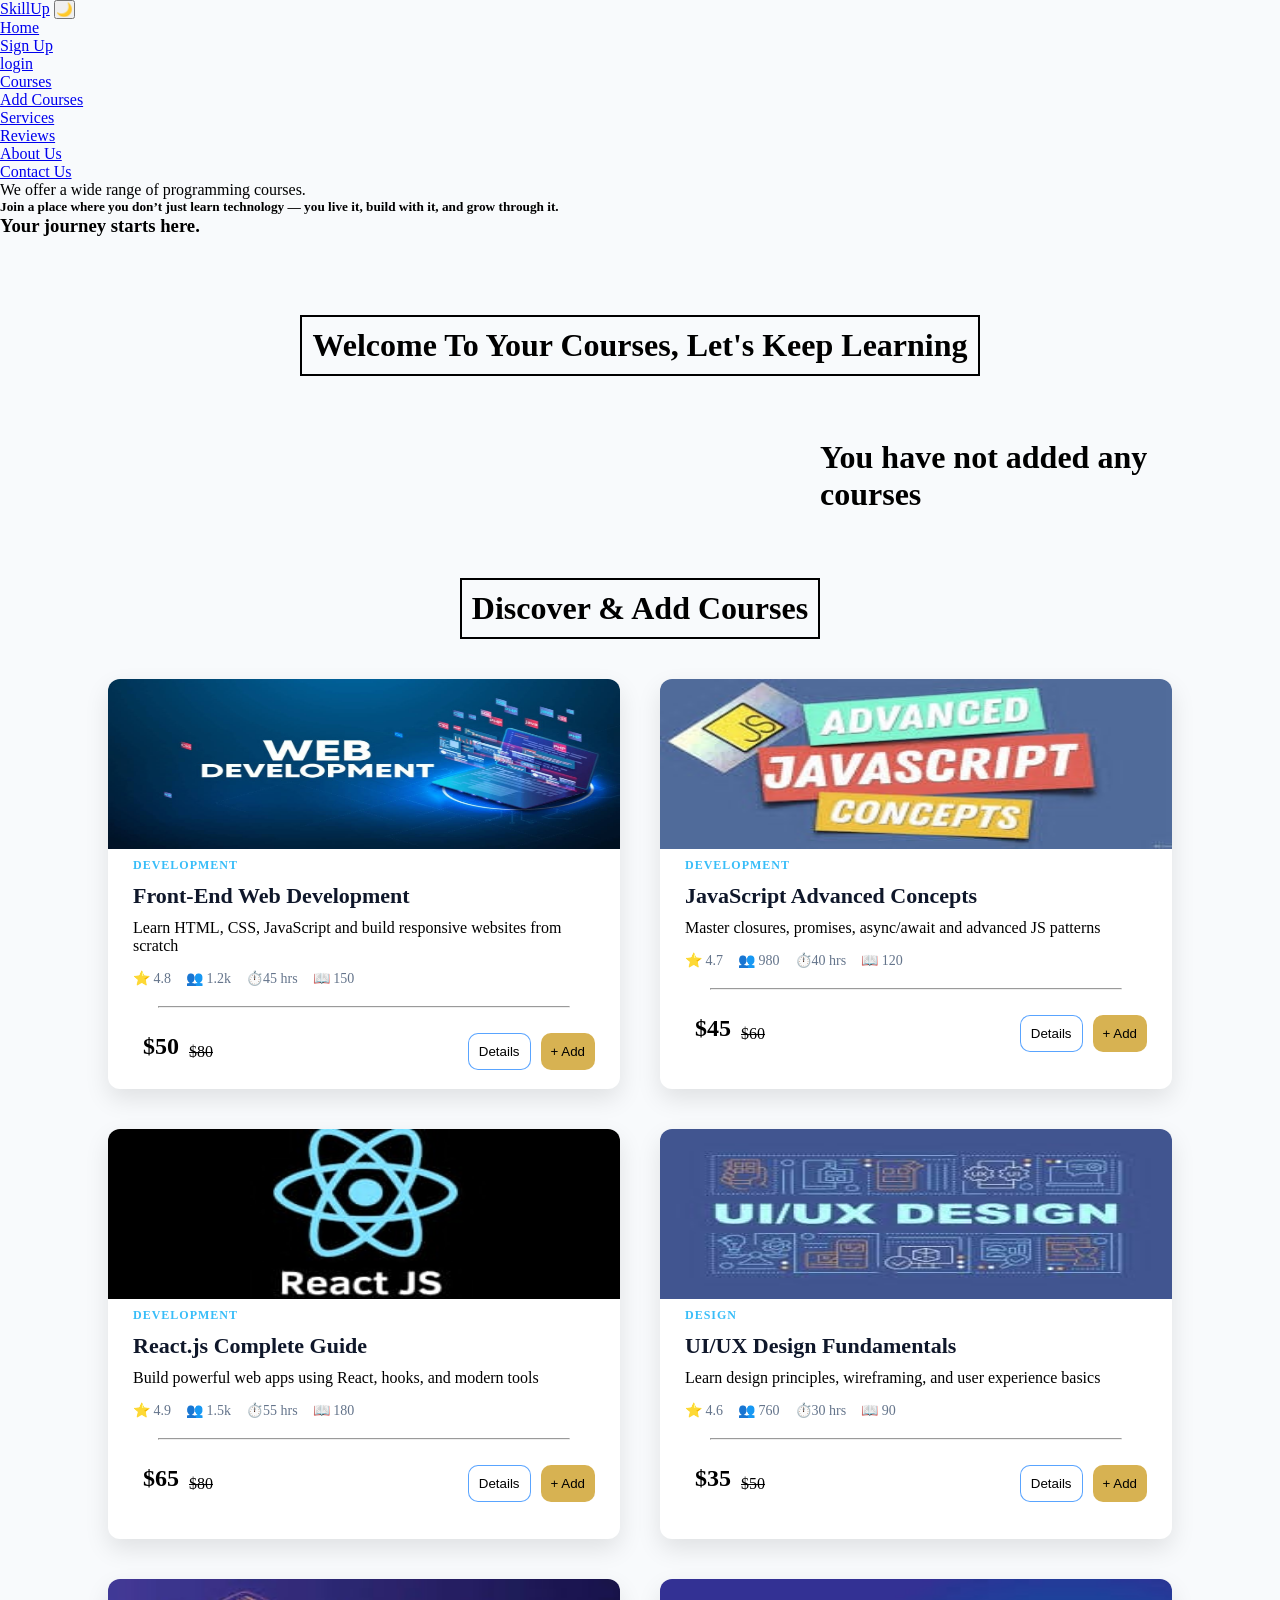
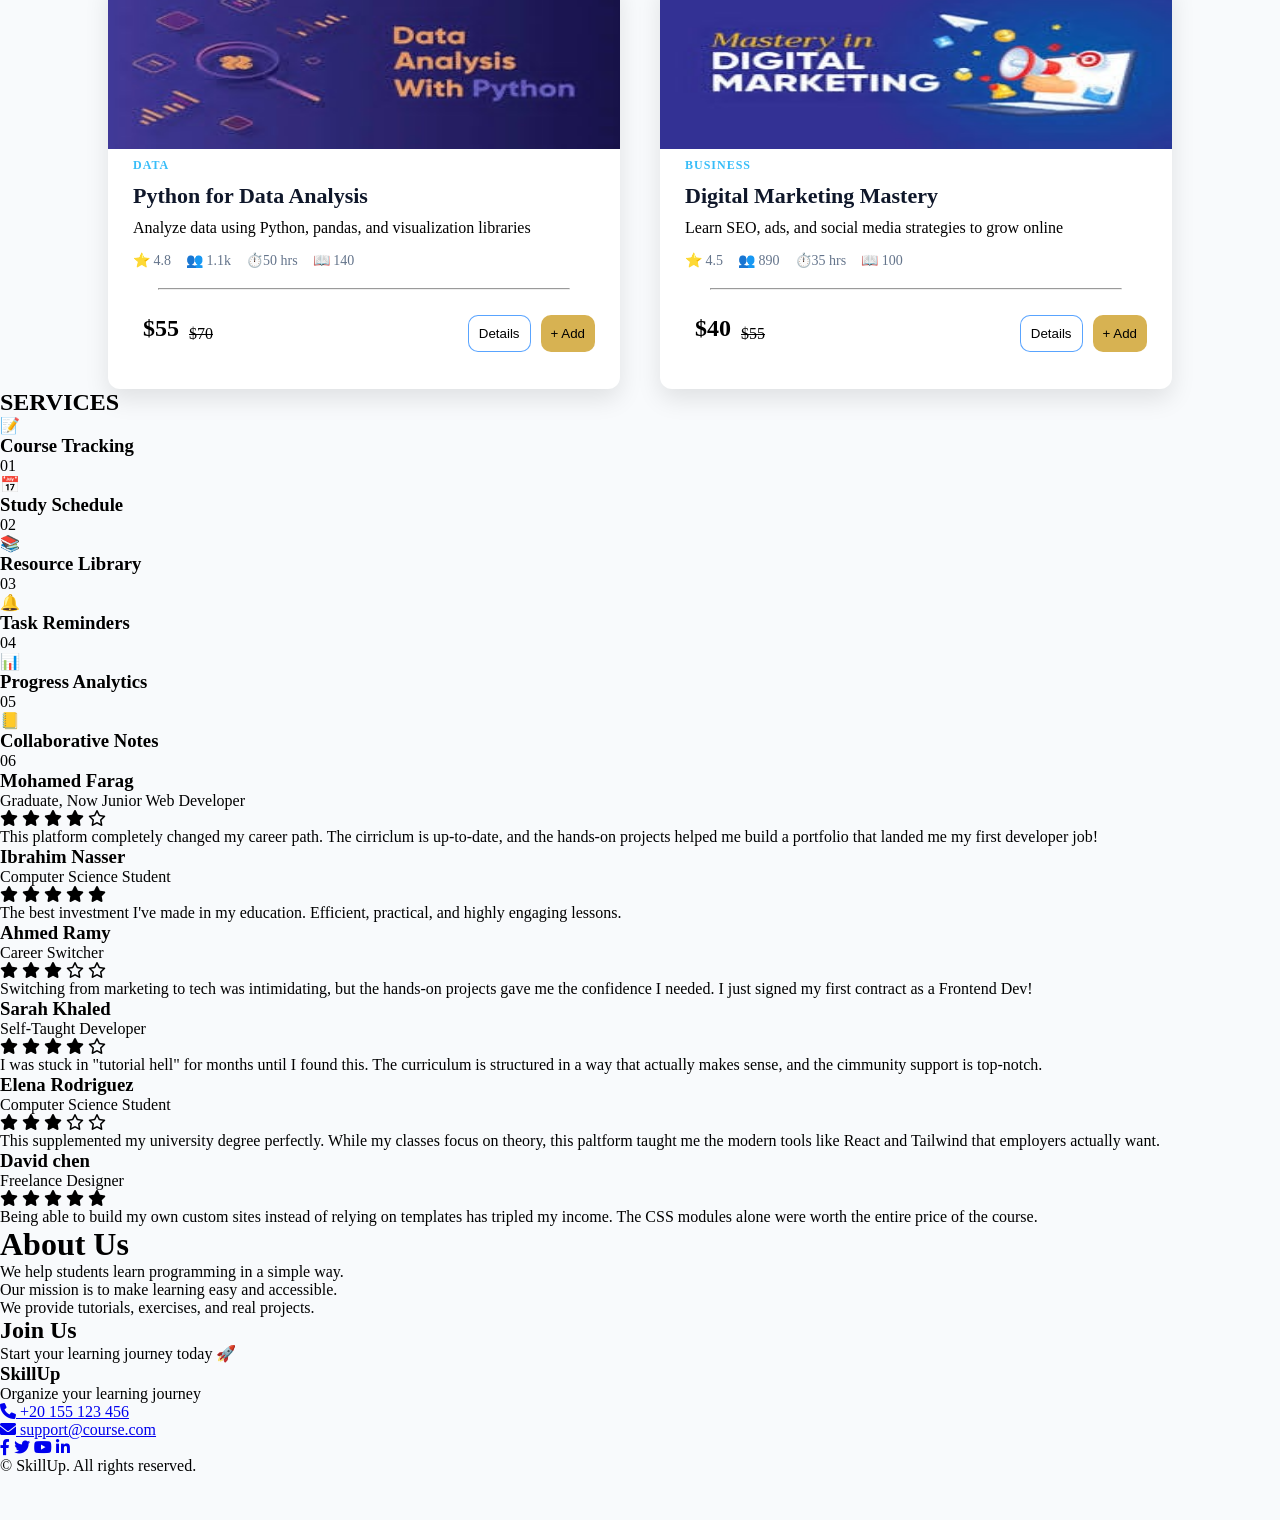
==== index.html @ 77f7da1b "Add files via upload" ====
<!DOCTYPE html>
<html lang="en">
<head>
    <meta charset="UTF-8">
    <meta name="viewport" content="width=device-width, initial-scale=1.0">
    <title>SkillUp</title>
    <link rel="stylesheet" href="https://cdnjs.cloudflare.com/ajax/libs/font-awesome/6.0.0/css/all.min.css">
    <link rel="stylesheet" href="Home.css">
    <link rel="stylesheet" href="my.css">
    <link rel="stylesheet" href="a.css">
</head>
<body>
    <!--Start header-->
    
<header class="header" id="home">
    <div class="container">
    <a href="#Home" class="logo">SkillUp</a>
        <button id="themeToggle" class="dark">🌙</button>
    <ul class="select">
        <li><a href="#Home">Home</a></li>
        <li><a href="signup.html">Sign Up</a></li>
        <li><a href="login.html">login</a></li>
        <li><a href="#courses">Courses</a></li>
        <li><a href="#add">Add Courses</a></li>
        <li><a href="#services">Services</a></li>
        <li><a href="#reviews">Reviews</a></li>
        <li><a href="#about">About Us</a></li>
        <li><a href="#contact">Contact Us</a></li>
    </ul>
        <div class="text">
        <p>We offer a wide range of programming courses.</p>
        <h5>Join a place where you don’t just learn technology — you live it, build with it, and grow through it.</h5>
        <h3>Your journey starts here.</h3>
    </div>
    </div>
    </header>
    <br>
    <!--End header-->
    <!--start my-->
        <div class="messi" id="courses"></div>
    <div class="titleMy">
    <h1>Welcome to your courses, let's keep learning</h1>
</div>
</div>

<div id="myCoursesContainer" class="cardsMy"></div>
    <!--end my-->
    <!--Start add-->
    <div class="tefa" id="add">
    <div class="titleAv">
        <h1>Discover & add courses</h1>
    </div>
    <div id="courseContainer">
        </div>
    </div>
    <!--End add-->
    <!--Start services-->
    <div class="main-container" id="services">
        <h2 class="main-title">SERVICES</h2>
        <div class="services-wrapper">
            <!-- كرت 1 -->
            <div class="box">
                <div class="icon">📝</div>
                <h3>Course Tracking</h3>
                <div class="bottom-part">
                    <span class="number">01</span>
                </div>
            </div>
            <!-- كرت 2 -->
            <div class="box">
                <div class="icon">📅</div>
                <h3>Study Schedule</h3>
                <div class="bottom-part">
                    <span class="number">02</span>
                </div>
            </div>
            <!-- كرت 3 -->
            <div class="box">
                <div class="icon">📚</div>
                <h3>Resource Library</h3>
                <div class="bottom-part">
                    <span class="number">03</span>
                </div>
            </div>
            <!-- كرت 4 -->
            <div class="box">
                <div class="icon">🔔</div>
                <h3>Task Reminders</h3>
                <div class="bottom-part">
                    <span class="number">04</span>
                </div>
            </div>
            <!-- كرت 5 -->
            <div class="box">
                <div class="icon">📊</div>
                <h3>Progress Analytics</h3>
                <div class="bottom-part">
                    <span class="number">05</span>
                </div>
            </div>
            <!-- كرت 6 -->
            <div class="box">
                <div class="icon">📒</div>
                <h3>Collaborative Notes</h3>
                <div class="bottom-part">
                    <span class="number">06</span>
                </div>
            </div>
        </div>
    </div>
    <!--end services-->

    <!--Start Reviews-->
    <section class="reviews-section" id="reviews">
        <div class="title-container">
        </div>
        <div class="reviews-grid">
            <div class="card">
                <div class="card-header">
                    <div class="user-info">
                        <h3>Mohamed Farag</h3>
                        <p>Graduate, Now Junior Web Developer</p>
                        <div class="stars">
                            <i class="fas fa-star"></i>
                            <i class="fas fa-star"></i>
                            <i class="fas fa-star"></i>
                            <i class="fas fa-star"></i>
                            <i class="far fa-star"></i>
                        </div>
                    </div>
                
                </div>
                <p class="reviews-text">
                    This platform completely changed my career path.
                     The cirriclum is up-to-date, and the hands-on projects helped me build a portfolio that 
                     landed me my first developer job!
                </p>
            </div>

            <div class="card">
                <div class="card-header">
                    <div class="user-info">
                        <h3>Ibrahim Nasser</h3>
                        <p>Computer Science Student</p>
                        <div class="stars">
                            <i class="fas fa-star"></i>
                            <i class="fas fa-star"></i>
                            <i class="fas fa-star"></i>
                            <i class="fas fa-star"></i>
                            <i class="fas fa-star"></i>
                        </div>
                    </div>
                   
                </div>
                <p class="reviews-text">
                   The best investment I've made in my education. Efficient, practical, and highly engaging lessons. 
                </p>
            </div>
            <div class="card">
                <div class="card-header">
                    <div class="user-info">
                        <h3>Ahmed Ramy</h3>
                        <p>Career Switcher</p>
                        <div class="stars">
                            <i class="fas fa-star"></i>
                            <i class="fas fa-star"></i>
                            <i class="fas fa-star"></i>
                            <i class="far fa-star"></i>
                            <i class="far fa-star"></i>
                        </div>
                    </div>
                
                </div>
                <p class="reviews-text">
                    Switching from marketing to tech was intimidating, but the hands-on projects gave me the confidence I needed. I just signed my first contract as a Frontend Dev!
            </div>
            <div class="card">
                <div class="card-header">
                    <div class="user-info">
                        <h3>Sarah Khaled</h3>
                        <p>Self-Taught Developer</p>
                        <div class="stars">
                            <i class="fas fa-star"></i>
                            <i class="fas fa-star"></i>
                            <i class="fas fa-star"></i>
                            <i class="fas fa-star"></i>
                            <i class="far fa-star"></i>
                        </div>
                    </div>
                
                </div>
                <p class="reviews-text">
                    I was stuck in "tutorial hell" for months until I found this. The curriculum is structured in a way that actually makes sense, and the cimmunity support is top-notch.
                </p>
            </div>
            <div class="card">
                <div class="card-header">
                    <div class="user-info">
                        <h3>Elena Rodriguez</h3>
                        <p>Computer Science Student</p>
                        <div class="stars">
                            <i class="fas fa-star"></i>
                            <i class="fas fa-star"></i>
                            <i class="fas fa-star"></i>
                            <i class="far fa-star"></i>
                            <i class="far fa-star"></i>
                        </div>
                    </div>
                
                </div>
                <p class="reviews-text">
                    This supplemented my university degree perfectly. While my classes focus on theory, this paltform taught me the modern tools like React and Tailwind that employers actually want.
                </p>
            </div>
            <div class="card">
                <div class="card-header">
                    <div class="user-info">
                        <h3>David chen</h3>
                        <p>Freelance Designer</p>
                        <div class="stars">
                            <i class="fas fa-star"></i>
                            <i class="fas fa-star"></i>
                            <i class="fas fa-star"></i>
                            <i class="fas fa-star"></i>
                            <i class="fas fa-star"></i>
                        </div>
                    </div>
                    </div>
                <p class="reviews-text">
                    Being able to build my own custom sites instead of relying on templates has tripled my income. The CSS modules alone were worth the entire price of the course.
            </div>
            </div>
    </section>
    <!--end Review-->
    <!--start about-->
    <div class="about" id="about">
<div class="about-container">
<div class="about-left">
<div class="about-text">
<h1>About Us</h1>
<p>We help students learn programming in a simple way.</p>
<p>Our mission is to make learning easy and accessible.</p>
<p>We provide tutorials, exercises, and real projects.</p>
</div>
</div>
<div class="about-right">
<div class="container">
<h2>Join Us</h2>
<p>Start your learning journey today 🚀</p>
</div>
</div>
</div>
</div>
    <!--end about-->
    <!--Start Contact-->
    <main>
        <section class="contact-info" id="contact">
            <div class="container">

    </main>
    <footer class="footer" id="contact">
    <div class="container">
         <div class="footer-brand">
            <h3>SkillUp</h3>
            <p>Organize your learning journey</p>
        </div>
        
         <div class="footer-contact">
            <div class="contact-item">
                <a href="tel:+20155123456" class="contact-link">
                    <i class="fas fa-phone"></i>
                    <span>+20 155 123 456</span>
                </a>
            </div>
            
             <div class="contact-item">
                <a href="mailto:support@course.com" class="contact-link">
                    <i class="fas fa-envelope"></i>
                    <span>support@course.com</span>
                </a>
            </div>
        </div>
        
         <div class="footer-social">
            <a href="https://www.facebook.com/" class="social-link"><i class="fab fa-facebook-f"></i></a>
            <a href="https://x.com/" class="social-link"><i class="fab fa-twitter"></i></a>
            <a href="https://www.youtube.com/" class="social-link"><i class="fab fa-youtube"></i></a>
            <a href="https://www.linkedin.com/" class="social-link"><i class="fab fa-linkedin-in"></i></a>
        </div>
        
         <div class="footer-copyright">
            <p>&copy; SkillUp. All rights reserved.</p>
        </div>
    </div>
</footer>
    <!--End Contact-->

<script src="Home.js"></script>   
<script src="te.js"></script>
<script src="mes.js"></script>
</body>
</html>
---- my.css ----
body {
    min-height: 100vh;
    margin: 0;
    margin-bottom: 5vh;
    background-color: #f8fafc;
    /*font-family: 'Segoe UI', sans-serif;*/
}
.titleMy{
    display: flex;
    align-items: center;
    justify-content: center;
    flex-direction: column;
    margin-top: 60px;
}
#myCoursesContainer{
    display: flex;
    justify-content: center;
    flex-wrap: wrap;
    margin: auto;
    gap: 40px;
    width: 900px;
}
.cardMy {
    width: 40%;
    background-color: white;
    border-radius: 12px;
    overflow: hidden;
    box-shadow: 0 10px 25px rgba(0, 0, 0, 0.1);
    transition: .3s;
    height: 410px;
}
.dark-mode .logo,
.dark-mode button {
    color: #000000;
    background: bottom;
}
.dark-mode .cardMy{
    background-color: #5f5f5f;
}
.dark-mode .cardBodyMy{
    color: black;
}
.cardMy:hover{
    transform: translateY(-2px);
    transition: 0.3s ease;
    box-shadow: 0px 5px 5px 5px rgba(0, 0, 0, 0.271);
}
.cardheaderMy {
    background-image: url(web.png);
    height: 160px;
    display: flex;
    justify-content: center;
    align-items: center; 
}
.cardheaderMy img {
   width: 100%;
    height: 170px;
    object-fit: cover;
}
.cardTitleMy {
    padding: 20px 20px 5px 20px;
}
.cardTitleMy p {
    color: #38bdf8;
    text-transform: uppercase;
    font-size: 12px;
    font-weight: 700;
    letter-spacing: 1px;
    margin: 0;
}
.cardTitleMy h3 {
    /*font-family: 'Georgia', serif;*/
    font-size: 22px;
    color: #0f172a;
    margin: 10px 0;
}
.cardBodyMy {
    padding: 0 20px;
    display: flex;
    gap: 15px;
     color: #64748b;
    font-size: 14px;
}
.progress-container {
   padding: 20px;
    margin-top: -15px;
}
.progress-text {
    font-size: 14px;
    color: #64748b;
    margin-bottom: 8px;
}
.dark-mode .progress-text{

    color: #000000;
}
.progress-bg {
    background-color: #e2e8f0;
    height: 8px;
    border-radius: 10px;
}
.progress-fill {
    height: 100%;
    background: linear-gradient(to right, #72a1b1, #c4a75d);
    border-radius: 10px;
}
.btnClose {
    padding: 5px 0px 0px 0px;
    display: flex;
    justify-content: center;
}
.btn-remove {
    background: white;
    color: #ef4444;
    border: 1px solid #fee2e2;
    padding: 10px 15px;
    border-radius: 6px;
    font-weight: 600;
    cursor: pointer;
    display: flex;
    align-items: center;
    gap: 8px;
    transition: 0.3s ease;
}
.btn-remove:hover {
    background: #fef2f2;
    border-color: #fca5a5;
    transform: scale(1.05);
}
.icon-x {
    font-size: 18px;
    font-weight: bold;
}
.titleMy h1{
   border: 2px solid black;
   text-transform: capitalize;
   padding: 10px;
   margin-bottom: 7vh;
}
.pr{
    margin-left: 60vh;
    left: 10%;
    position: relative;
}
---- a.css ----
*{
    margin: 0px;
    padding: 0px;
}
body{
    background-color: #f8fafc;
    margin-bottom: 5vh;
}
.titleAv{
    display: flex;
    align-items: center;
    justify-content: center;
    flex-direction: column;
    padding: 25px 25px;
    margin-top: 40px;
}
.titleAv p{
    color: #38bdf8;
    text-transform: uppercase;
    font-size: 12px;
    font-weight: 700;
    letter-spacing: 1px;
}
.titleAv h1{
    border: 2px solid black;
    text-transform: capitalize;
    padding: 10px;
    margin-bottom: 15px;
}
#courseContainer{
    display: flex;
    flex-wrap: wrap;
    justify-content: center;
    gap: 40px;
}
img{
    width: 100%;
    height: 170px;
}
.avCat p{
    color: #38bdf8;
    text-transform: uppercase;
    font-size: 12px;
    font-weight: 700;
    letter-spacing: 1px;
}
.cardav{
    width: 40%;  
    background-color: white;
    overflow: hidden;
    border-radius: 12px;
     box-shadow: 0 10px 25px rgba(0, 0, 0, 0.1);
    transition: 0.3s ease;
    height: 410px;
}
.cardav:hover{
    transform: translateY(-2px);
    transition: 0.3s ease;
    box-shadow: 0px 5px 5px 5px rgba(0, 0, 0, 0.271);
} 
.cardav-header{

}
.title{
    font-size: 22px;
    color: #0f172a;
}
.cardav-body{
    padding: 25px;
    display: flex;
    flex-direction: column;
    gap: 10px;
    margin-top: -20px;
}
.stats-row{
    display: flex;
    gap: 15px;
    margin: 5px 0px -6px 0px;
    color: #64748b;
    font-size: 14px;
}
.dark-mode .stats-row{
    color: black;
}
.divider{
    width: 80%;
    margin: 0px auto;
}
.cardav-footer{
    padding: 25px;
    display: flex;
    justify-content: space-between;
}
.dark-mode .cardav{
    background-color: #5f5f5f;
}
.button-group{
    justify-content: flex-end;
    display: flex;
    gap: 10px;
}
.btn-details{
    padding: 10px;
    background-color: white;
    border: 1px solid #0073ffa6;
    border-radius: 10px;
    transition: 0.3s;
}
.btn-details:hover{
    background-color: #eee;
}
.btn-add{
    padding: 10px;
    background: #cfa12cd1;
    border: none;
    border-radius: 10px;
    transition: 0.3s;
}
.dark-mode  button.btn-add{
    background-color: #cfa12cd1;
    color: white;

}
.btn-add:hover{
    transition: 0.3s;
    transform: translateY(-2px);
    box-shadow: 0px 4px 5px 1px #cfa12c6b;
}
.price-container{
    display: flex;
    gap: 10px;
    padding-left: 10px;
    
}
.price{
    font-weight: bold;
    font-size: x-large;
}
.old-price{
    text-decoration: line-through;
    margin-top: 10px;
}
.det-overlay {
    position: fixed;
    top: 0;
    left: 0;
    width: 100vw;
    height: 100vh;
    background-color: rgba(15, 23, 42, 0.7);
    display: flex;
    justify-content: center;
    align-items: center;
    z-index: 100;
}
.det-box {
    background-color: white;
    width: 90%;
    max-width: 600px;
    border-radius: 12px;
    overflow: hidden;
    box-shadow: 0 25px 50px -12px rgba(0, 0, 0, 0.5);
    /*font-family: 'Inter', -apple-system, sans-serif;*/
    overflow-y: auto;
}
.det-header {
    background-color: #1e293b;
    padding: 40px 30px;
    position: relative;
    color: white;
    height: 35px;
}
.category-text {
    color: #38bdf8;
    text-transform: uppercase;
    font-size: 12px;
    font-weight: 800;
    letter-spacing: 1.5px;
    margin-bottom: 8px;
}
.det-header h2 {
    font-family: 'Georgia', serif; 
    font-size: 32px;
    margin: 0;
    font-weight: 500;
}
.close-x {
    position: absolute;
    top: 20px;
    right: 20px;
    font-size: 24px;
    color: white;
    cursor: pointer;
    background: rgba(255, 255, 255, 0.1);
    width: 40px;
    height: 40px;
    display: flex;
    justify-content: center;
    align-items: center;
    border-radius: 50%;
}
.det-body {
    padding: 30px;
}
.det-body p {
    color: #475569;
    line-height: 1.6;
    margin-bottom: 25px;
    font-size: 15px;
}
.det-cards {
    display: grid;
    grid-template-columns: 1fr 1fr; /* Two equal columns */
    gap: 15px;
    margin-bottom: 30px;
}
.info-item {
    border: 1px solid #e2e8f0;
    padding: 15px;
    border-radius: 8px;
    background-color: #f8fafc;
}
.spanLabel {
    display: block;
    font-size: 10px;
    font-weight: 700;
    color: #0ea5e9; /* Light blue labels */
    margin-bottom: 4px;
}
.span2 {
    font-size: 16px;
    font-weight: 600;
    color: #0f172a;
}
.learn-title{
    list-style-type: none;
    padding: 0px 0 0 7px;
    line-height: 25px;
}
.learn-list{
    list-style-type: none;
    padding: 0px 0 0 15px;
    line-height: 25px;
}
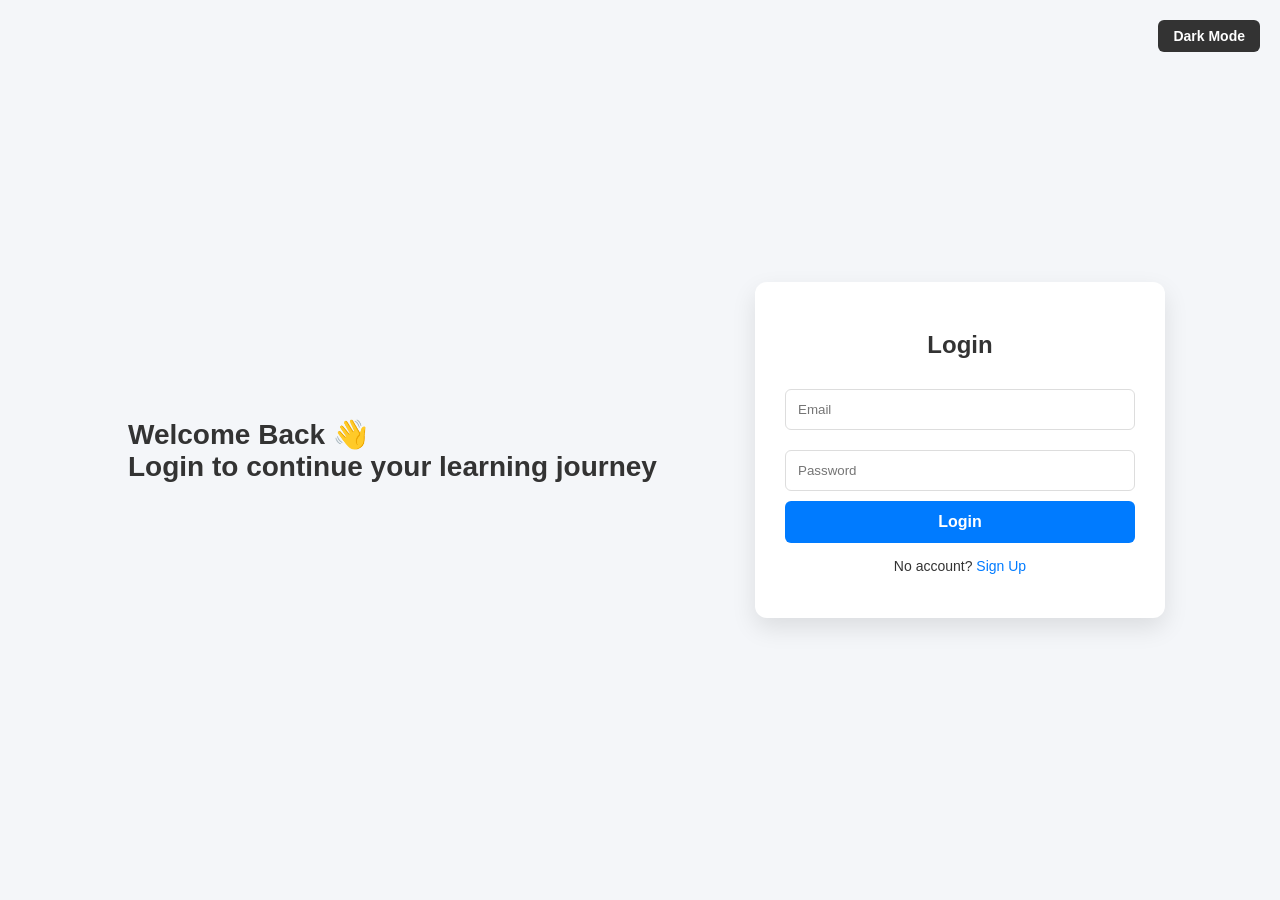
==== commit cc881037: "Add files via upload" ====
--- a/index.html
+++ b/index.html
@@ -3,300 +3,22 @@
 <head>
     <meta charset="UTF-8">
     <meta name="viewport" content="width=device-width, initial-scale=1.0">
-    <title>SkillUp</title>
-    <link rel="stylesheet" href="https://cdnjs.cloudflare.com/ajax/libs/font-awesome/6.0.0/css/all.min.css">
-    <link rel="stylesheet" href="Home.css">
-    <link rel="stylesheet" href="my.css">
-    <link rel="stylesheet" href="a.css">
+    <title>Login</title>
+    <link id="theme" rel="stylesheet" href="styl (1).css">
 </head>
-<body>
-    <!--Start header-->
-    
-<header class="header" id="home">
-    <div class="container">
-    <a href="#Home" class="logo">SkillUp</a>
-        <button id="themeToggle" class="dark">🌙</button>
-    <ul class="select">
-        <li><a href="#Home">Home</a></li>
-        <li><a href="signup.html">Sign Up</a></li>
-        <li><a href="login.html">login</a></li>
-        <li><a href="#courses">Courses</a></li>
-        <li><a href="#add">Add Courses</a></li>
-        <li><a href="#services">Services</a></li>
-        <li><a href="#reviews">Reviews</a></li>
-        <li><a href="#about">About Us</a></li>
-        <li><a href="#contact">Contact Us</a></li>
-    </ul>
-        <div class="text">
-        <p>We offer a wide range of programming courses.</p>
-        <h5>Join a place where you don’t just learn technology — you live it, build with it, and grow through it.</h5>
-        <h3>Your journey starts here.</h3>
+<body class="login">
+    <button class="theme-toggle" onclick="toggleTheme()">Dark Mode</button>
+
+    <div class="container" id="login">
+        <h2>Login</h2>
+        <form id="loginForm">
+            <input type="email" id="loginEmail" placeholder="Email" required>
+            <input type="password" id="loginPassword" placeholder="Password" required>
+            <button type="submit"><a href="Home.css"></a> Login</button>
+        </form>
+        <p>No account? <a href="signup.html">Sign Up</a></p>
     </div>
-    </div>
-    </header>
-    <br>
-    <!--End header-->
-    <!--start my-->
-        <div class="messi" id="courses"></div>
-    <div class="titleMy">
-    <h1>Welcome to your courses, let's keep learning</h1>
-</div>
-</div>
 
-<div id="myCoursesContainer" class="cardsMy"></div>
-    <!--end my-->
-    <!--Start add-->
-    <div class="tefa" id="add">
-    <div class="titleAv">
-        <h1>Discover & add courses</h1>
-    </div>
-    <div id="courseContainer">
-        </div>
-    </div>
-    <!--End add-->
-    <!--Start services-->
-    <div class="main-container" id="services">
-        <h2 class="main-title">SERVICES</h2>
-        <div class="services-wrapper">
-            <!-- كرت 1 -->
-            <div class="box">
-                <div class="icon">📝</div>
-                <h3>Course Tracking</h3>
-                <div class="bottom-part">
-                    <span class="number">01</span>
-                </div>
-            </div>
-            <!-- كرت 2 -->
-            <div class="box">
-                <div class="icon">📅</div>
-                <h3>Study Schedule</h3>
-                <div class="bottom-part">
-                    <span class="number">02</span>
-                </div>
-            </div>
-            <!-- كرت 3 -->
-            <div class="box">
-                <div class="icon">📚</div>
-                <h3>Resource Library</h3>
-                <div class="bottom-part">
-                    <span class="number">03</span>
-                </div>
-            </div>
-            <!-- كرت 4 -->
-            <div class="box">
-                <div class="icon">🔔</div>
-                <h3>Task Reminders</h3>
-                <div class="bottom-part">
-                    <span class="number">04</span>
-                </div>
-            </div>
-            <!-- كرت 5 -->
-            <div class="box">
-                <div class="icon">📊</div>
-                <h3>Progress Analytics</h3>
-                <div class="bottom-part">
-                    <span class="number">05</span>
-                </div>
-            </div>
-            <!-- كرت 6 -->
-            <div class="box">
-                <div class="icon">📒</div>
-                <h3>Collaborative Notes</h3>
-                <div class="bottom-part">
-                    <span class="number">06</span>
-                </div>
-            </div>
-        </div>
-    </div>
-    <!--end services-->
-
-    <!--Start Reviews-->
-    <section class="reviews-section" id="reviews">
-        <div class="title-container">
-        </div>
-        <div class="reviews-grid">
-            <div class="card">
-                <div class="card-header">
-                    <div class="user-info">
-                        <h3>Mohamed Farag</h3>
-                        <p>Graduate, Now Junior Web Developer</p>
-                        <div class="stars">
-                            <i class="fas fa-star"></i>
-                            <i class="fas fa-star"></i>
-                            <i class="fas fa-star"></i>
-                            <i class="fas fa-star"></i>
-                            <i class="far fa-star"></i>
-                        </div>
-                    </div>
-                
-                </div>
-                <p class="reviews-text">
-                    This platform completely changed my career path.
-                     The cirriclum is up-to-date, and the hands-on projects helped me build a portfolio that 
-                     landed me my first developer job!
-                </p>
-            </div>
-
-            <div class="card">
-                <div class="card-header">
-                    <div class="user-info">
-                        <h3>Ibrahim Nasser</h3>
-                        <p>Computer Science Student</p>
-                        <div class="stars">
-                            <i class="fas fa-star"></i>
-                            <i class="fas fa-star"></i>
-                            <i class="fas fa-star"></i>
-                            <i class="fas fa-star"></i>
-                            <i class="fas fa-star"></i>
-                        </div>
-                    </div>
-                   
-                </div>
-                <p class="reviews-text">
-                   The best investment I've made in my education. Efficient, practical, and highly engaging lessons. 
-                </p>
-            </div>
-            <div class="card">
-                <div class="card-header">
-                    <div class="user-info">
-                        <h3>Ahmed Ramy</h3>
-                        <p>Career Switcher</p>
-                        <div class="stars">
-                            <i class="fas fa-star"></i>
-                            <i class="fas fa-star"></i>
-                            <i class="fas fa-star"></i>
-                            <i class="far fa-star"></i>
-                            <i class="far fa-star"></i>
-                        </div>
-                    </div>
-                
-                </div>
-                <p class="reviews-text">
-                    Switching from marketing to tech was intimidating, but the hands-on projects gave me the confidence I needed. I just signed my first contract as a Frontend Dev!
-            </div>
-            <div class="card">
-                <div class="card-header">
-                    <div class="user-info">
-                        <h3>Sarah Khaled</h3>
-                        <p>Self-Taught Developer</p>
-                        <div class="stars">
-                            <i class="fas fa-star"></i>
-                            <i class="fas fa-star"></i>
-                            <i class="fas fa-star"></i>
-                            <i class="fas fa-star"></i>
-                            <i class="far fa-star"></i>
-                        </div>
-                    </div>
-                
-                </div>
-                <p class="reviews-text">
-                    I was stuck in "tutorial hell" for months until I found this. The curriculum is structured in a way that actually makes sense, and the cimmunity support is top-notch.
-                </p>
-            </div>
-            <div class="card">
-                <div class="card-header">
-                    <div class="user-info">
-                        <h3>Elena Rodriguez</h3>
-                        <p>Computer Science Student</p>
-                        <div class="stars">
-                            <i class="fas fa-star"></i>
-                            <i class="fas fa-star"></i>
-                            <i class="fas fa-star"></i>
-                            <i class="far fa-star"></i>
-                            <i class="far fa-star"></i>
-                        </div>
-                    </div>
-                
-                </div>
-                <p class="reviews-text">
-                    This supplemented my university degree perfectly. While my classes focus on theory, this paltform taught me the modern tools like React and Tailwind that employers actually want.
-                </p>
-            </div>
-            <div class="card">
-                <div class="card-header">
-                    <div class="user-info">
-                        <h3>David chen</h3>
-                        <p>Freelance Designer</p>
-                        <div class="stars">
-                            <i class="fas fa-star"></i>
-                            <i class="fas fa-star"></i>
-                            <i class="fas fa-star"></i>
-                            <i class="fas fa-star"></i>
-                            <i class="fas fa-star"></i>
-                        </div>
-                    </div>
-                    </div>
-                <p class="reviews-text">
-                    Being able to build my own custom sites instead of relying on templates has tripled my income. The CSS modules alone were worth the entire price of the course.
-            </div>
-            </div>
-    </section>
-    <!--end Review-->
-    <!--start about-->
-    <div class="about" id="about">
-<div class="about-container">
-<div class="about-left">
-<div class="about-text">
-<h1>About Us</h1>
-<p>We help students learn programming in a simple way.</p>
-<p>Our mission is to make learning easy and accessible.</p>
-<p>We provide tutorials, exercises, and real projects.</p>
-</div>
-</div>
-<div class="about-right">
-<div class="container">
-<h2>Join Us</h2>
-<p>Start your learning journey today 🚀</p>
-</div>
-</div>
-</div>
-</div>
-    <!--end about-->
-    <!--Start Contact-->
-    <main>
-        <section class="contact-info" id="contact">
-            <div class="container">
-
-    </main>
-    <footer class="footer" id="contact">
-    <div class="container">
-         <div class="footer-brand">
-            <h3>SkillUp</h3>
-            <p>Organize your learning journey</p>
-        </div>
-        
-         <div class="footer-contact">
-            <div class="contact-item">
-                <a href="tel:+20155123456" class="contact-link">
-                    <i class="fas fa-phone"></i>
-                    <span>+20 155 123 456</span>
-                </a>
-            </div>
-            
-             <div class="contact-item">
-                <a href="mailto:support@course.com" class="contact-link">
-                    <i class="fas fa-envelope"></i>
-                    <span>support@course.com</span>
-                </a>
-            </div>
-        </div>
-        
-         <div class="footer-social">
-            <a href="https://www.facebook.com/" class="social-link"><i class="fab fa-facebook-f"></i></a>
-            <a href="https://x.com/" class="social-link"><i class="fab fa-twitter"></i></a>
-            <a href="https://www.youtube.com/" class="social-link"><i class="fab fa-youtube"></i></a>
-            <a href="https://www.linkedin.com/" class="social-link"><i class="fab fa-linkedin-in"></i></a>
-        </div>
-        
-         <div class="footer-copyright">
-            <p>&copy; SkillUp. All rights reserved.</p>
-        </div>
-    </div>
-</footer>
-    <!--End Contact-->
-
-<script src="Home.js"></script>   
-<script src="te.js"></script>
-<script src="mes.js"></script>
+    <script src="main (1).js"></script>
 </body>
 </html>
--- a/styl (1).css
+++ b/styl (1).css
@@ -0,0 +1,106 @@
+:root {
+  --bg-color: #f4f6f9;
+  --container-bg: #ffffff;
+  --text-color: #333;
+  --input-bg: #ffffff;
+  --input-border: #ddd;
+  --btn-bg: #007bff;
+  --btn-hover: #0056b3;
+}
+.dark-theme {
+  --bg-color: #121212;
+  --container-bg: #1e1e1e;
+  --text-color: #ffffff;
+  --input-bg: #2c2c2c;
+  --input-border: #444;
+}
+body {
+  font-family: 'Segoe UI', Arial, sans-serif;
+  background-color: var(--bg-color);
+  color: var(--text-color);
+  display: flex;
+  justify-content:flex-end;
+  align-items: center;
+  padding-right: 100px;
+  height: 100vh;
+  margin: 0;
+  transition: all 0.3s ease;
+}
+.container {
+  background-color: var(--container-bg);
+  padding: 30px;
+  width: 350px;
+  border-radius: 12px;
+  box-shadow: 0 10px 25px rgba(0, 0, 0, 0.1);
+  text-align: center; 
+  margin-right: 15px;
+}
+h2 {
+  margin-bottom: 20px;
+}
+input {
+  width: 100%;
+  margin: 10px 0;
+  padding: 12px;
+  background-color: var(--input-bg);
+  border: 1px solid var(--input-border);
+  border-radius: 6px;
+  color: var(--text-color);
+  box-sizing: border-box;
+  outline: none;
+  transition: 0.3s;
+}
+input:focus {
+  border-color: var(--btn-bg);
+}
+button {
+  width: 100%;
+  padding: 12px;
+  background-color: var(--btn-bg);
+  color: white;
+  border: none;
+  border-radius: 6px;
+  cursor: pointer;
+  font-weight: bold;
+  font-size: 16px;
+  transition: 0.3s;
+}
+button:hover {
+  background-color: var(--btn-hover);
+}
+.theme-toggle {
+  position: absolute;
+  top: 20px;
+  right: 20px;
+  width: auto;
+  background: #333;
+  color: white;
+  padding: 8px 15px;
+  font-size: 14px;
+}
+p {
+  margin-top: 15px;
+  font-size: 14px;
+}
+a {
+  color: var(--btn-bg);
+  text-decoration: none;
+}
+a:hover {
+  text-decoration: underline;
+}
+body.login::before {
+  content: "Welcome Back 👋\A Login to continue your learning journey";
+}
+body.signup::before {
+  content: "Start Your Journey 🚀\A Create your account and learn new skills";
+}
+body::before {
+  white-space: pre-line;
+  position: absolute;
+  left: 10%;
+  top: 50%;
+  transform: translateY(-50%);
+  font-size: 28px;
+  font-weight: bold;
+}
